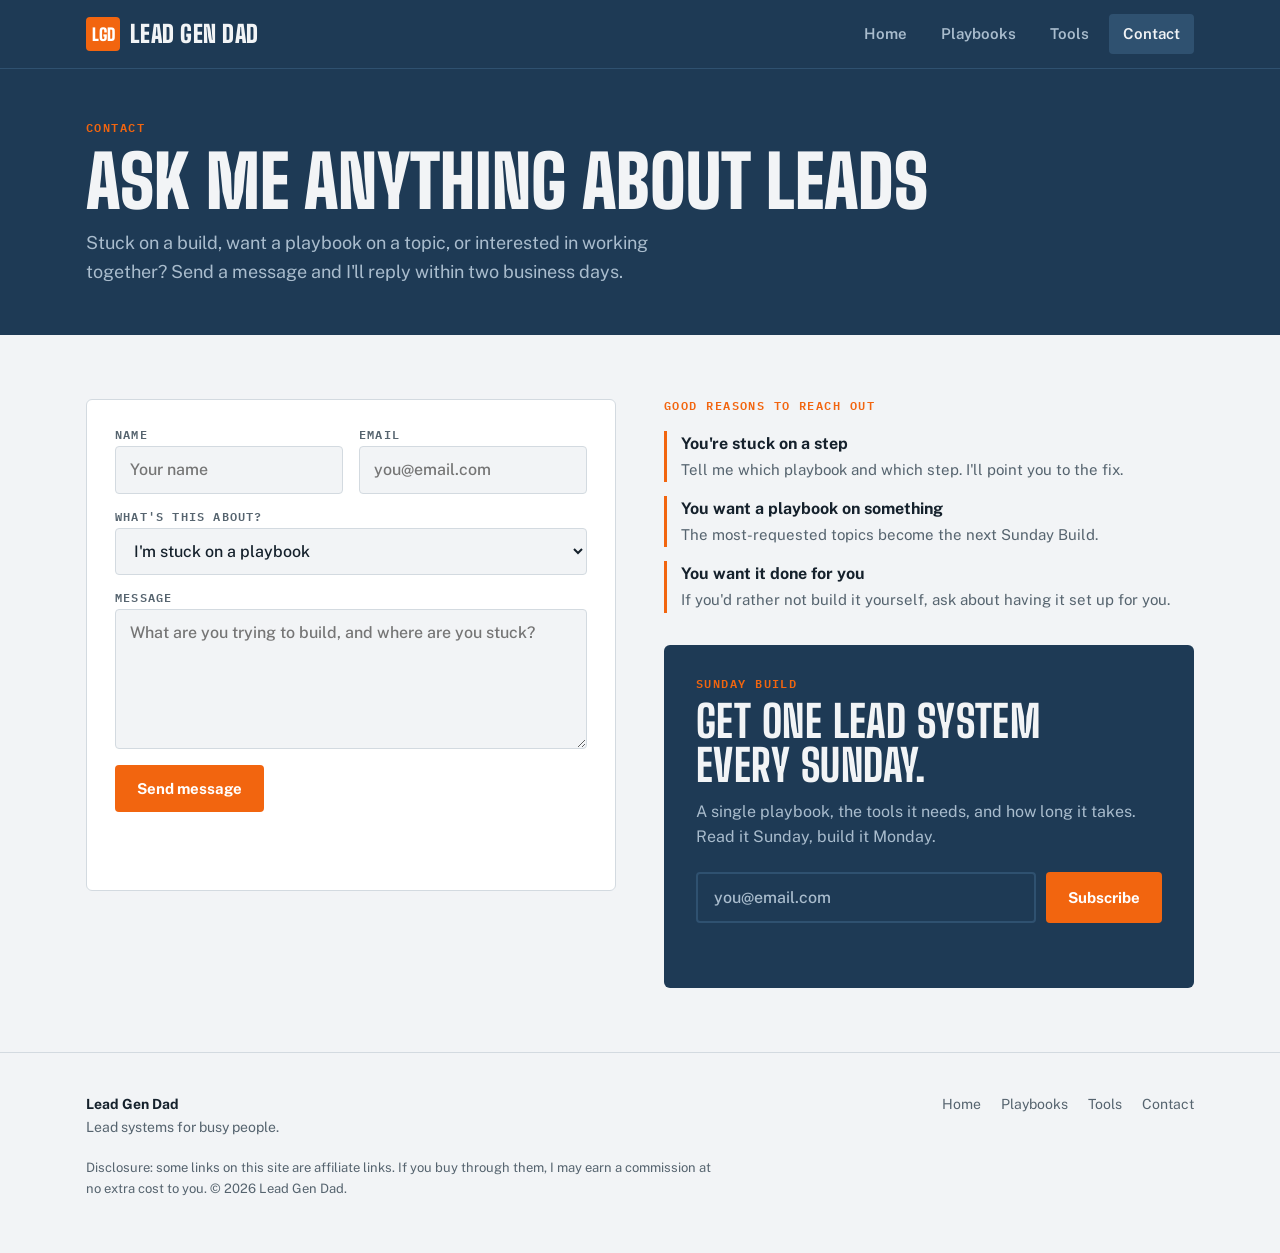
==== contact/index.html @ 55d06674 "Launch Lead Gen Dad site: Home, Playbooks, Tools, Contact, and missed-call text-back playbook Co-Aut" ====
<!doctype html>
<html lang="en">
<head>
<meta charset="utf-8">
<meta name="viewport" content="width=device-width, initial-scale=1, viewport-fit=cover">
<title>Contact | Lead Gen Dad</title>
<meta name="description" content="Ask a question about a playbook, request a topic, or get help setting up your lead system.">
<meta property="og:title" content="Contact | Lead Gen Dad">
<meta property="og:description" content="Ask a question about a playbook, request a topic, or get help setting up your lead system.">
<meta property="og:type" content="website">
<link rel="icon" href="data:image/svg+xml,%3Csvg xmlns='http://www.w3.org/2000/svg' viewBox='0 0 32 32'%3E%3Crect width='32' height='32' rx='5' fill='%23F2650F'/%3E%3Ctext x='16' y='22' font-family='Arial' font-weight='900' font-size='14' text-anchor='middle' fill='white'%3ELGD%3C/text%3E%3C/svg%3E">
<link rel="preconnect" href="https://fonts.googleapis.com">
<link rel="preconnect" href="https://fonts.gstatic.com" crossorigin>
<link rel="stylesheet" href="https://fonts.googleapis.com/css2?family=Big+Shoulders+Display:wght@700;800;900&family=Public+Sans:wght@400;500;600;700&family=IBM+Plex+Mono:wght@500;600&display=swap">
<link rel="stylesheet" href="/assets/style.css">
</head>
<body>
<header>
  <div class="wrap nav">
    <a class="logo" href="/" aria-label="Lead Gen Dad home"><span class="logo-mark">LGD</span><span class="logo-text">Lead Gen Dad</span></a>
    <button class="menu-btn" id="menu-btn" type="button" aria-expanded="false" aria-controls="menu">Menu</button>
    <ul class="menu" id="menu">
      <li><a href="/">Home</a></li>
      <li><a href="/playbooks/">Playbooks</a></li>
      <li><a href="/tools/">Tools</a></li>
      <li><a href="/contact/" aria-current="page">Contact</a></li>
    </ul>
  </div>
</header>

<main>
  <div class="hero"><div class="wrap page-head">
    <div class="label">Contact</div>
    <h1>Ask me anything about leads</h1>
    <p style="color:var(--hero-muted);max-width:58ch">Stuck on a build, want a playbook on a topic, or interested in working together? Send a message and I'll reply within two business days.</p>
  </div></div>
  <section>
    <div class="wrap split">
      <form class="contact-form" id="contact-form" novalidate>
        <div class="row2">
          <div class="field"><label for="c-name">Name</label><input id="c-name" type="text" autocomplete="name" placeholder="Your name"></div>
          <div class="field"><label for="c-email">Email</label><input id="c-email" type="email" autocomplete="email" placeholder="you@email.com"></div>
        </div>
        <div class="field"><label for="c-topic">What's this about?</label>
          <select id="c-topic">
            <option>I'm stuck on a playbook</option>
            <option>Request a playbook topic</option>
            <option>Help setting up my lead system</option>
            <option>Partnership or sponsorship</option>
            <option>Something else</option>
          </select>
        </div>
        <div class="field"><label for="c-msg">Message</label><textarea id="c-msg" placeholder="What are you trying to build, and where are you stuck?"></textarea></div>
        <div><button class="btn btn-primary" type="submit">Send message</button></div>
        <div class="note" id="c-note" aria-live="polite"></div>
      </form>
      <div>
        <div class="label accent">Good reasons to reach out</div>
        <div class="reasons">
          <div class="reason"><b>You're stuck on a step</b><span>Tell me which playbook and which step. I'll point you to the fix.</span></div>
          <div class="reason"><b>You want a playbook on something</b><span>The most-requested topics become the next Sunday Build.</span></div>
          <div class="reason"><b>You want it done for you</b><span>If you'd rather not build it yourself, ask about having it set up for you.</span></div>
        </div>
        <div style="margin-top:32px">
        <div class="signup">
          <div class="label accent">Sunday Build</div>
          <h2>Get one lead system every Sunday.</h2>
          <p>A single playbook, the tools it needs, and how long it takes. Read it Sunday, build it Monday.</p>
          <form class="nl-form" novalidate>
            <label for="nl-contact" class="sr">Email address</label>
            <input id="nl-contact" type="email" placeholder="you@email.com" autocomplete="email">
            <button class="btn btn-primary" type="submit">Subscribe</button>
          </form>
          <div class="note" aria-live="polite"></div>
        </div>
        </div>
      </div>
    </div>
  </section>
</main>

<footer>
  <div class="wrap">
    <div class="foot">
      <div><strong style="color:var(--ink)">Lead Gen Dad</strong><br>Lead systems for busy people.</div>
      <ul><li><a href="/">Home</a></li><li><a href="/playbooks/">Playbooks</a></li><li><a href="/tools/">Tools</a></li><li><a href="/contact/">Contact</a></li></ul>
    </div>
    <p class="disclose">Disclosure: some links on this site are affiliate links. If you buy through them, I may earn a commission at no extra cost to you. © 2026 Lead Gen Dad.</p>
  </div>
</footer>
<script src="/assets/site.js"></script>
</body>
</html>
---- assets/style.css ----
/* Lead Gen Dad — shared styles for every page.
   Colors and fonts live in the :root block below. Change a value there and it updates site-wide. */
:root{
  --bg:#F2F4F6; --surface:#FFFFFF; --ink:#15212C; --muted:#56646F; --line:#D3DAE0;
  --accent:#F2650F; --accent-ink:#FFFFFF; --accent-soft:#FDE9DC;
  --hero-bg:#1E3A55; --hero-fg:#F2F4F6; --hero-muted:#A9BCCD; --hero-line:#2F5170;
  --display:"Big Shoulders Display","Arial Narrow",Impact,sans-serif;
  --body:"Public Sans",system-ui,-apple-system,"Segoe UI",sans-serif;
  --mono:"IBM Plex Mono",ui-monospace,Menlo,Consolas,monospace;
  color-scheme:light;
}
@media (prefers-color-scheme:dark){:root{
  --bg:#0E151C; --surface:#16212B; --ink:#E6ECF1; --muted:#94A3B0; --line:#25333F;
  --accent:#FF7A2B; --accent-ink:#15212C; --accent-soft:#3A2414;
  --hero-bg:#122638; --hero-fg:#E6ECF1; --hero-muted:#8FA6BA; --hero-line:#22405A; color-scheme:dark}}

*{box-sizing:border-box}
html{-webkit-text-size-adjust:100%}
body{margin:0;background:var(--bg);color:var(--ink);font:16px/1.6 var(--body)}
img{max-width:100%;height:auto}
[hidden]{display:none!important}
a{color:inherit}
:focus-visible{outline:3px solid var(--accent);outline-offset:3px}
.wrap{max-width:1140px;margin:0 auto;padding-left:max(16px,env(safe-area-inset-left,0px));padding-right:max(16px,env(safe-area-inset-right,0px))}
.narrow{max-width:780px}
.label{font:600 12px/1 var(--mono);letter-spacing:.12em;text-transform:uppercase}
.accent{color:var(--accent)}
h1,h2,h3{text-wrap:balance;margin:0}
h2{font:800 clamp(34px,5vw,48px)/1 var(--display);text-transform:uppercase;letter-spacing:.01em}
.btn{display:inline-flex;align-items:center;gap:8px;font:700 15px/1 var(--body);padding:14px 20px;border-radius:4px;text-decoration:none;border:2px solid transparent;cursor:pointer}
.btn-primary{background:var(--accent);color:var(--accent-ink)}
.btn-primary:hover{filter:brightness(1.08)}
.btn-ghost{border-color:var(--hero-line);color:var(--hero-fg)}
.btn-ghost:hover{border-color:var(--hero-fg)}
.btn-line{border-color:var(--line);color:var(--ink)}
.btn-line:hover{border-color:var(--ink)}
.sr{position:absolute;left:-9999px}

/* header + nav */
header{position:sticky;top:0;z-index:9;background:var(--hero-bg);color:var(--hero-fg);border-bottom:1px solid var(--hero-line)}
.nav{display:flex;align-items:center;justify-content:space-between;gap:16px;padding-block:14px;position:relative}
.logo{display:flex;align-items:center;gap:10px;text-decoration:none}
.logo-mark{width:34px;height:34px;border-radius:4px;background:var(--accent);color:var(--accent-ink);display:grid;place-items:center;font:900 17px/1 var(--display)}
.logo-text{font:900 24px/1 var(--display);text-transform:uppercase;letter-spacing:.02em}
.menu{display:flex;gap:6px;list-style:none;margin:0;padding:0}
.menu a{display:block;text-decoration:none;font-weight:600;font-size:15px;color:var(--hero-muted);padding:8px 14px;border-radius:4px}
.menu a:hover{color:var(--hero-fg)}
.menu a[aria-current="page"]{color:var(--hero-fg);background:var(--hero-line)}
.menu-btn{display:none;background:none;border:2px solid var(--hero-line);color:var(--hero-fg);border-radius:4px;padding:8px 12px;font:600 13px/1 var(--mono);letter-spacing:.08em;text-transform:uppercase;cursor:pointer}
@media (max-width:700px){
  .menu-btn{display:block}
  .menu{display:none;position:absolute;right:max(16px,env(safe-area-inset-right,0px));top:calc(100% + 1px);flex-direction:column;gap:2px;background:var(--hero-bg);border:1px solid var(--hero-line);border-top:0;padding:8px;min-width:200px;border-radius:0 0 6px 6px}
  .menu.open{display:flex}
  .menu a{padding:12px 14px}
}

/* hero + page headers */
.hero{background:var(--hero-bg);color:var(--hero-fg)}
.hero-grid{display:grid;grid-template-columns:1.25fr 1fr;gap:48px;align-items:center;padding-block:64px 72px}
.hero-grid>*{min-width:0}
.hero .label{color:var(--accent)}
.hero h1{font:900 clamp(46px,7.5vw,88px)/.92 var(--display);text-transform:uppercase;margin-block:16px 20px}
.hero h1 em{font-style:normal;color:var(--accent)}
.hero p{color:var(--hero-muted);font-size:18px;max-width:56ch;margin:0 0 28px}
.cta-row{display:flex;flex-wrap:wrap;gap:12px}
.page-head{padding-block:52px 48px}
.page-head h1{font:900 clamp(44px,6.5vw,72px)/.95 var(--display);text-transform:uppercase;margin-block:14px 14px}
.page-head p{margin:0}
.order{background:var(--surface);color:var(--ink);border-radius:6px;border-top:6px solid var(--accent);padding:24px;text-decoration:none;display:block}
.order:hover{box-shadow:0 0 0 2px var(--accent)}
.order-head{display:flex;justify-content:space-between;gap:12px;align-items:baseline;border-bottom:1px dashed var(--line);padding-bottom:12px;margin-bottom:8px}
.order-head .label{color:var(--muted)}
.order h3{font:800 26px/1.05 var(--display);text-transform:uppercase;margin-block:8px 4px}
.order ol{list-style:none;margin:0;padding:0;counter-reset:s}
.order li{counter-increment:s;display:grid;grid-template-columns:28px 1fr auto;gap:10px;align-items:baseline;padding-block:10px;border-bottom:1px solid var(--line);font-size:15px}
.order li::before{content:counter(s);font:600 13px/1 var(--mono);color:var(--accent)}
.order li span{font:500 13px/1 var(--mono);color:var(--muted);font-variant-numeric:tabular-nums;white-space:nowrap}
.order-foot{display:flex;justify-content:space-between;gap:12px;flex-wrap:wrap;padding-top:12px;font:600 13px/1.4 var(--mono);font-variant-numeric:tabular-nums}
@media (max-width:860px){.hero-grid{grid-template-columns:1fr;gap:36px;padding-block:44px 52px}}

/* sections */
section{padding-block:64px}
.sec-head{display:flex;justify-content:space-between;align-items:end;gap:16px 24px;flex-wrap:wrap;margin-bottom:28px}
.sec-head>div{min-width:0}
.sec-head p{color:var(--muted);margin:8px 0 0;max-width:56ch}
.sec-head .label{color:var(--accent)}

.chips{display:flex;flex-wrap:wrap;gap:8px;margin-bottom:24px}
.chip{font:600 13px/1 var(--mono);letter-spacing:.04em;padding:9px 14px;border-radius:999px;border:1px solid var(--line);background:var(--surface);color:var(--ink);cursor:pointer}
.chip[aria-pressed="true"]{background:var(--ink);color:var(--bg);border-color:var(--ink)}
.chip small{opacity:.6;margin-left:4px}

.grid{display:grid;grid-template-columns:repeat(3,1fr);gap:20px}
@media (max-width:900px){.grid{grid-template-columns:repeat(2,1fr)}}
@media (max-width:580px){.grid{grid-template-columns:1fr}}
.card{background:var(--surface);border:1px solid var(--line);border-radius:6px;padding:22px;display:flex;flex-direction:column;gap:12px;text-decoration:none;min-width:0;transition:border-color .15s,transform .15s}
a.card:hover{border-color:var(--accent);transform:translateY(-2px)}
.card .label{color:var(--accent)}
.card-top{display:flex;justify-content:space-between;gap:8px;align-items:center}
.soon{font:600 11px/1 var(--mono);letter-spacing:.08em;text-transform:uppercase;color:var(--muted);border:1px dashed var(--line);padding:4px 7px;border-radius:3px}
.card.is-soon{opacity:.72}
.card h3{font:700 20px/1.25 var(--body)}
.card p{margin:0;color:var(--muted);font-size:15px}
.meta{margin-top:auto;display:flex;gap:16px;flex-wrap:wrap;padding-top:14px;border-top:1px solid var(--line);font:500 12px/1 var(--mono);color:var(--muted);font-variant-numeric:tabular-nums}
.meta b{color:var(--ink);font-weight:600}
.card.feature{grid-column:span 2;background:var(--accent-soft);border-color:transparent}
.card.feature h3{font:800 clamp(28px,3.4vw,38px)/1 var(--display);text-transform:uppercase}
@media (max-width:580px){.card.feature{grid-column:auto}}

/* tools */
.tools-band{background:var(--surface);border-block:1px solid var(--line)}
.tools{display:grid;grid-template-columns:repeat(auto-fit,minmax(260px,1fr));border:1px solid var(--line);border-radius:6px;overflow:hidden;background:var(--surface)}
.tool{padding:22px;border-right:1px solid var(--line);border-bottom:1px solid var(--line);display:flex;flex-direction:column;gap:10px;min-width:0}
.tool-top{display:flex;justify-content:space-between;align-items:baseline;gap:12px}
.tool h3{font:800 26px/1 var(--display);text-transform:uppercase}
.tool .use{font:600 11px/1 var(--mono);letter-spacing:.1em;text-transform:uppercase;padding:5px 8px;border-radius:3px;background:var(--accent-soft);color:var(--ink);white-space:nowrap}
.tool p{margin:0;color:var(--muted);font-size:15px}
.tool dl{margin:auto 0 0;display:grid;grid-template-columns:auto 1fr;gap:6px 12px;font-size:14px}
.tool dt{font:500 12px/1.6 var(--mono);color:var(--muted);text-transform:uppercase;letter-spacing:.06em}
.tool dd{margin:0;font-weight:600}
.tool a{font-weight:700;color:var(--accent);text-decoration:none;font-size:15px}
.tool a:hover{text-decoration:underline}

/* about, signup, contact */
.split{display:grid;grid-template-columns:1fr 1fr;gap:48px;align-items:start}
.split>*{min-width:0}
@media (max-width:820px){.split{grid-template-columns:1fr}}
.about p{color:var(--muted);max-width:58ch}
.rules{list-style:none;padding:0;margin:20px 0 0;display:grid;gap:10px}
.rules li{display:flex;gap:12px;align-items:baseline}
.rules li::before{content:"✓";color:var(--accent);font-weight:700}
.signup{background:var(--hero-bg);color:var(--hero-fg);border-radius:6px;padding:32px}
.signup h2{font-size:clamp(32px,4.4vw,44px);margin-top:10px}
.signup p{color:var(--hero-muted);margin:12px 0 22px}
.signup form{display:flex;gap:10px;flex-wrap:wrap}
.signup input{flex:1 1 220px;min-width:0;padding:14px 16px;border-radius:4px;border:2px solid var(--hero-line);background:transparent;color:var(--hero-fg);font:500 16px var(--body)}
.signup input::placeholder{color:var(--hero-muted)}
.note{font:500 13px/1.5 var(--mono);color:var(--accent);margin-top:14px;min-height:1.5em}
.contact-form{background:var(--surface);border:1px solid var(--line);border-radius:6px;padding:28px;display:grid;gap:16px}
.field{display:grid;gap:6px}
.field label{font:600 12px/1 var(--mono);letter-spacing:.1em;text-transform:uppercase;color:var(--muted)}
.field input,.field select,.field textarea{width:100%;padding:12px 14px;border-radius:4px;border:1px solid var(--line);background:var(--bg);color:var(--ink);font:500 16px/1.4 var(--body)}
.field textarea{min-height:140px;resize:vertical}
.field input:focus,.field select:focus,.field textarea:focus{outline:none;border-color:var(--accent)}
.row2{display:grid;grid-template-columns:1fr 1fr;gap:16px}
@media (max-width:520px){.row2{grid-template-columns:1fr}}
.reasons{display:grid;gap:14px;margin-top:20px}
.reason{border-left:3px solid var(--accent);padding-left:14px}
.reason b{display:block}
.reason span{color:var(--muted);font-size:15px}

/* playbook article pages */
.crumb{font:500 13px/1 var(--mono);color:var(--hero-muted);text-decoration:none}
.crumb:hover{color:var(--hero-fg)}
.scorecard{display:grid;grid-template-columns:repeat(4,1fr);gap:0;margin-top:28px;border:1px solid var(--hero-line);border-radius:6px;overflow:hidden}
.score{padding:16px 18px;border-right:1px solid var(--hero-line);min-width:0}
.score:last-child{border-right:0}
.score .label{color:var(--hero-muted);font-size:11px}
.score b{display:block;font:800 26px/1.1 var(--display);text-transform:uppercase;margin-top:8px;color:var(--hero-fg)}
@media (max-width:640px){.scorecard{grid-template-columns:1fr 1fr}.score:nth-child(2){border-right:0}.score:nth-child(-n+2){border-bottom:1px solid var(--hero-line)}}
.article{font-size:17px;line-height:1.7}
.article h2{font-size:clamp(28px,4vw,36px);margin:48px 0 14px}
.article h2:first-child{margin-top:0}
.article p{margin:0 0 16px;max-width:66ch}
.article ul{padding-left:20px;margin:0 0 16px}
.article li{margin-bottom:6px}
.steps{list-style:none;margin:0;padding:0;display:grid;gap:14px;counter-reset:st}
.step{counter-increment:st;background:var(--surface);border:1px solid var(--line);border-radius:6px;padding:20px 22px;display:grid;grid-template-columns:44px 1fr;gap:4px 14px}
.step::before{content:counter(st);grid-row:span 2;width:44px;height:44px;border-radius:4px;background:var(--accent);color:var(--accent-ink);display:grid;place-items:center;font:900 24px/1 var(--display)}
.step-head{display:flex;justify-content:space-between;gap:12px;align-items:baseline;flex-wrap:wrap}
.step-head h3{font:700 19px/1.3 var(--body)}
.step-head span{font:500 13px/1 var(--mono);color:var(--muted);white-space:nowrap}
.step-body{grid-column:2;min-width:0}
.step-body p,.step-body ul{font-size:16px;margin:6px 0 0}
.step-body ul{padding-left:18px}
.callout{border-left:4px solid var(--accent);background:var(--accent-soft);padding:16px 20px;border-radius:0 6px 6px 0;margin:20px 0;font-size:16px}
.callout b{display:block;margin-bottom:4px}
.script{background:var(--surface);border:1px solid var(--line);border-radius:6px;margin:0 0 16px;overflow:hidden}
.script-head{display:flex;justify-content:space-between;align-items:center;gap:12px;padding:10px 14px;border-bottom:1px solid var(--line)}
.script-head .label{color:var(--muted)}
.copy{font:600 12px/1 var(--mono);letter-spacing:.06em;text-transform:uppercase;padding:7px 10px;border-radius:3px;border:1px solid var(--line);background:var(--bg);color:var(--ink);cursor:pointer}
.copy:hover{border-color:var(--accent)}
.script p{margin:0;padding:16px;font-size:16px;max-width:none}
.checklist{list-style:none;padding:0;margin:0 0 16px;display:grid;gap:8px}
.checklist label{display:flex;gap:12px;align-items:flex-start;cursor:pointer}
.checklist input{width:18px;height:18px;margin-top:4px;accent-color:var(--accent);flex:none}

footer{border-top:1px solid var(--line);padding-block:40px;color:var(--muted);font-size:14px}
.foot{display:flex;justify-content:space-between;gap:24px;flex-wrap:wrap}
.foot ul{list-style:none;margin:0;padding:0;display:flex;gap:20px;flex-wrap:wrap}
.foot a{text-decoration:none}.foot a:hover{color:var(--ink)}
.disclose{margin-top:20px;font-size:13px;max-width:80ch}

@media (prefers-reduced-motion:reduce){*{transition:none!important}}
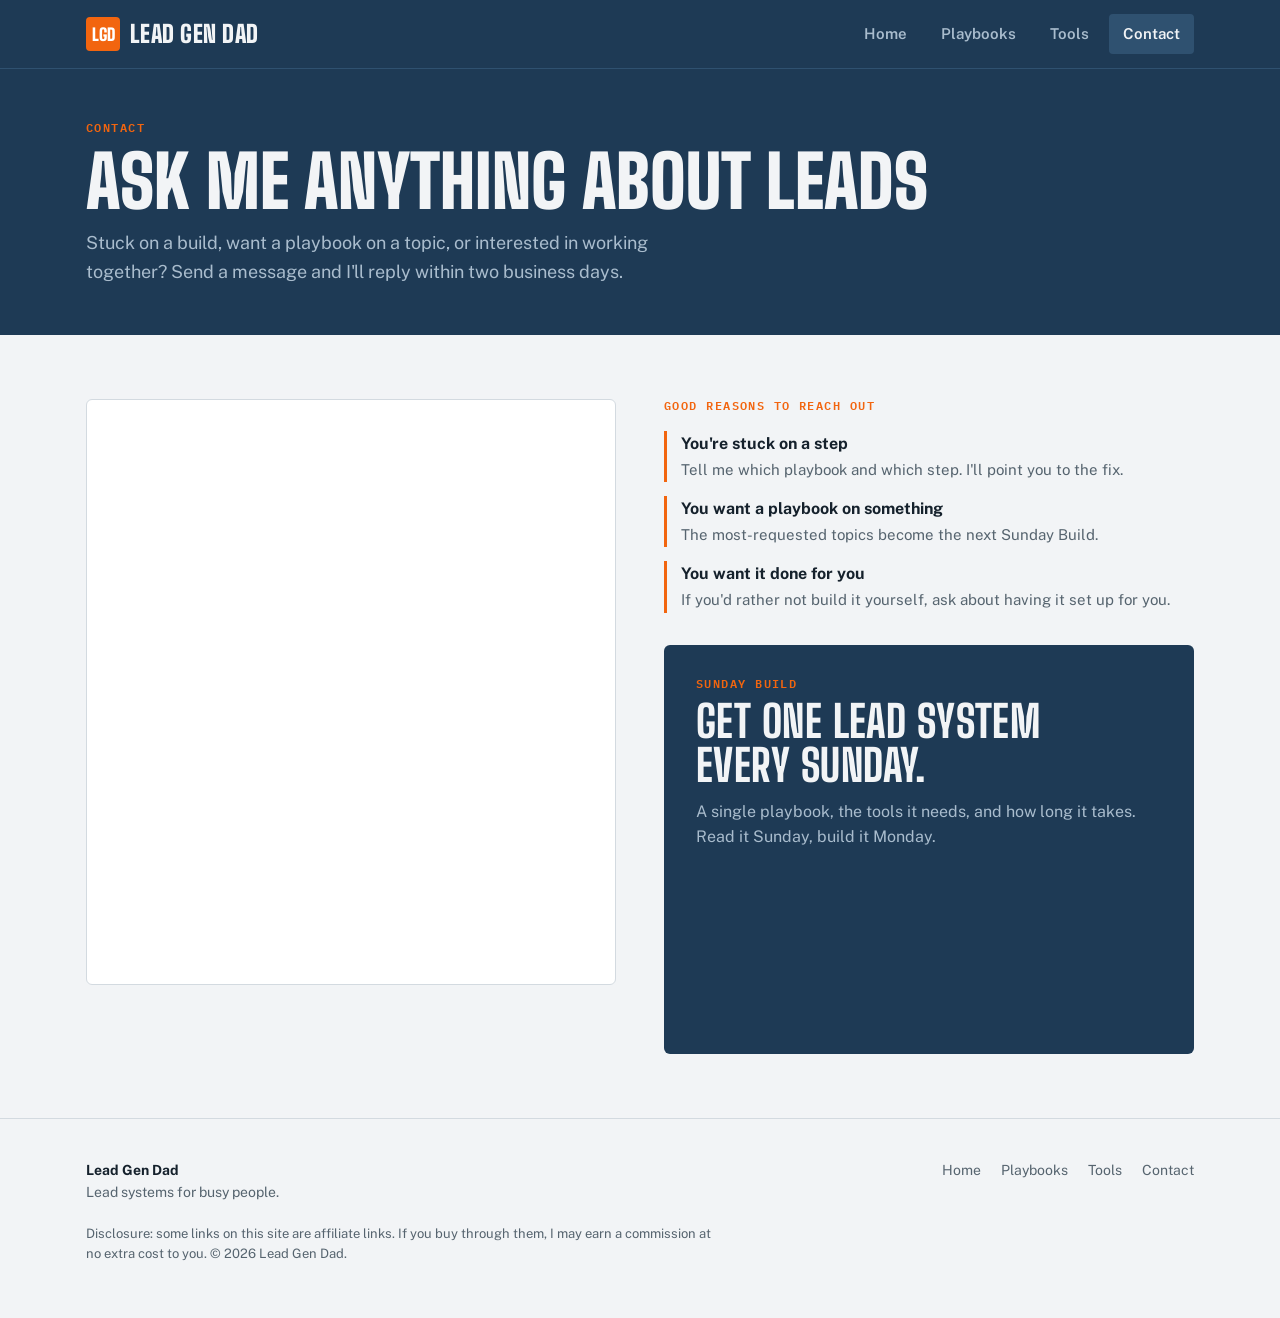
==== commit b725cbc7: "Connect newsletter and contact forms to HighLevel Co-Authored-By: Claude Opus 5.5 <noreply@anthropic" ====
--- a/contact/index.html
+++ b/contact/index.html
@@ -36,24 +36,7 @@
   </div></div>
   <section>
     <div class="wrap split">
-      <form class="contact-form" id="contact-form" novalidate>
-        <div class="row2">
-          <div class="field"><label for="c-name">Name</label><input id="c-name" type="text" autocomplete="name" placeholder="Your name"></div>
-          <div class="field"><label for="c-email">Email</label><input id="c-email" type="email" autocomplete="email" placeholder="you@email.com"></div>
-        </div>
-        <div class="field"><label for="c-topic">What's this about?</label>
-          <select id="c-topic">
-            <option>I'm stuck on a playbook</option>
-            <option>Request a playbook topic</option>
-            <option>Help setting up my lead system</option>
-            <option>Partnership or sponsorship</option>
-            <option>Something else</option>
-          </select>
-        </div>
-        <div class="field"><label for="c-msg">Message</label><textarea id="c-msg" placeholder="What are you trying to build, and where are you stuck?"></textarea></div>
-        <div><button class="btn btn-primary" type="submit">Send message</button></div>
-        <div class="note" id="c-note" aria-live="polite"></div>
-      </form>
+      <div class="contact-embed"><iframe src="https://api.leadconnectorhq.com/widget/form/ZdXsAhIQukBdTcFR6wGR" style="width:100%;height:560px;border:none;border-radius:8px" id="inline-ZdXsAhIQukBdTcFR6wGR" data-layout="{'id':'INLINE'}" data-trigger-type="alwaysShow" data-trigger-value="" data-activation-type="alwaysActivated" data-activation-value="" data-deactivation-type="neverDeactivate" data-deactivation-value="" data-form-name="LGD - Contact" data-height="560" data-layout-iframe-id="inline-ZdXsAhIQukBdTcFR6wGR" data-form-id="ZdXsAhIQukBdTcFR6wGR" title="LGD - Contact"></iframe></div>
       <div>
         <div class="label accent">Good reasons to reach out</div>
         <div class="reasons">
@@ -66,12 +49,7 @@
           <div class="label accent">Sunday Build</div>
           <h2>Get one lead system every Sunday.</h2>
           <p>A single playbook, the tools it needs, and how long it takes. Read it Sunday, build it Monday.</p>
-          <form class="nl-form" novalidate>
-            <label for="nl-contact" class="sr">Email address</label>
-            <input id="nl-contact" type="email" placeholder="you@email.com" autocomplete="email">
-            <button class="btn btn-primary" type="submit">Subscribe</button>
-          </form>
-          <div class="note" aria-live="polite"></div>
+          <div class="embed"><iframe src="https://api.leadconnectorhq.com/widget/form/XEtgKsr8KvdGn4hiLSvY" style="width:100%;height:150px;border:none;border-radius:8px" id="inline-XEtgKsr8KvdGn4hiLSvY" data-layout="{'id':'INLINE'}" data-trigger-type="alwaysShow" data-trigger-value="" data-activation-type="alwaysActivated" data-activation-value="" data-deactivation-type="neverDeactivate" data-deactivation-value="" data-form-name="LGD - Newsletter" data-height="150" data-layout-iframe-id="inline-XEtgKsr8KvdGn4hiLSvY" data-form-id="XEtgKsr8KvdGn4hiLSvY" title="LGD - Newsletter"></iframe></div>
         </div>
         </div>
       </div>
@@ -88,6 +66,7 @@
     <p class="disclose">Disclosure: some links on this site are affiliate links. If you buy through them, I may earn a commission at no extra cost to you. © 2026 Lead Gen Dad.</p>
   </div>
 </footer>
+<script src="https://link.msgsndr.com/js/form_embed.js"></script>
 <script src="/assets/site.js"></script>
 </body>
 </html>
--- a/assets/style.css
+++ b/assets/style.css
@@ -192,3 +192,11 @@
 .disclose{margin-top:20px;font-size:13px;max-width:80ch}
 
 @media (prefers-reduced-motion:reduce){*{transition:none!important}}
+
+/* HighLevel form embeds */
+.signup{background:#1E3A55;color:#F2F4F6}
+.signup p{color:#A9BCCD}
+.embed{margin-top:4px}
+.embed iframe{display:block;min-height:150px}
+.contact-embed{background:#FFFFFF;border:1px solid var(--line);border-radius:6px;padding:12px}
+.contact-embed iframe{display:block;min-height:560px}
